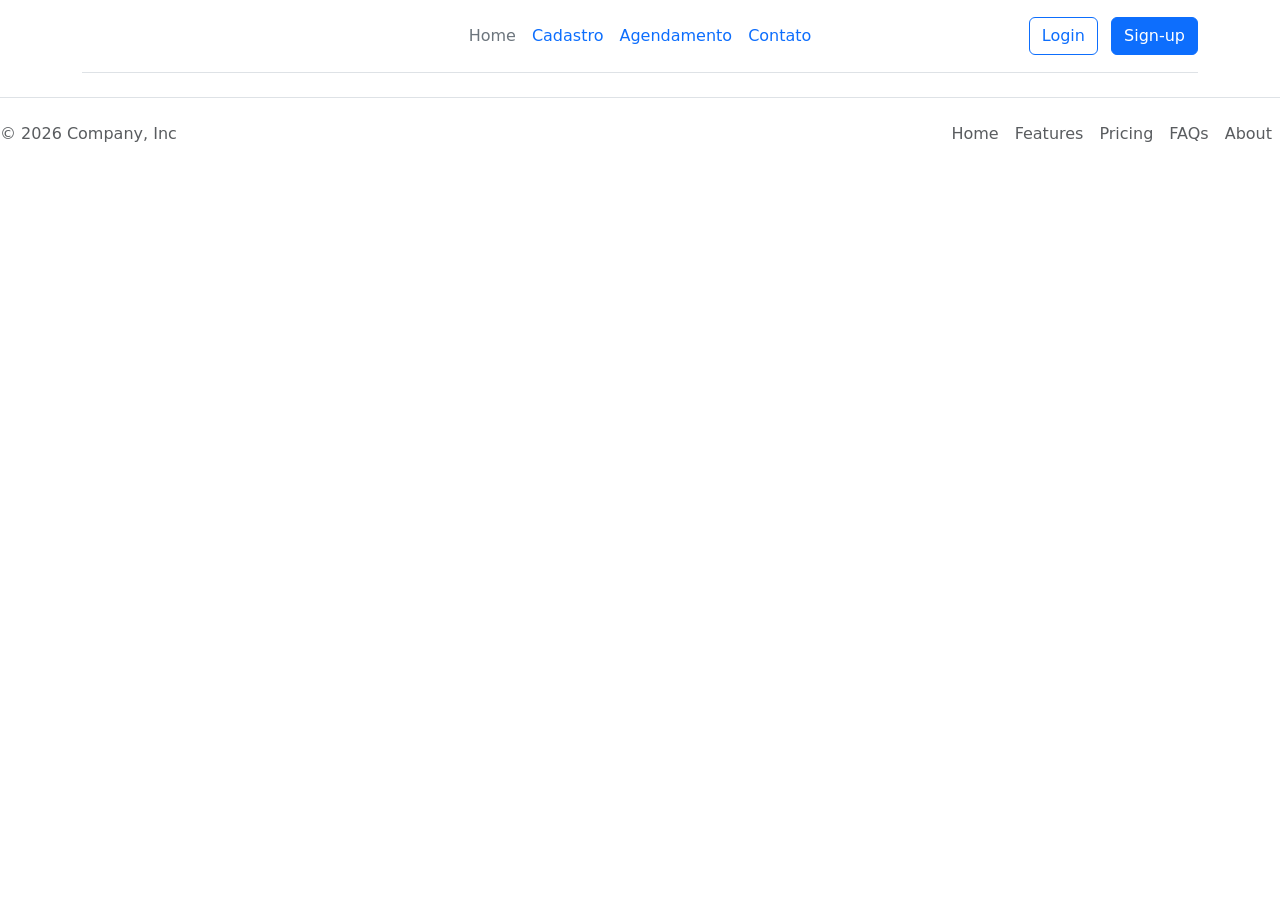
==== index.html @ 0fcaab6e "att" ====
<!DOCTYPE html>
<html lang="pt-br">

<head>
    <meta charset="UTF-8">

    <!-- TAG DO MEU SITE-->
    <meta name="viewport" content="width=device-width, initial-scale=1.0">
    <meta name="description"
        content="Página com conteúdos, exercícios e atividades desenvolvidas durante as aulas de Bootstrap, aprendendo a criar páginas web modernas, organizadas e responsivas.">
    <meta name="keywords" content="sites,web desenvolvimento backend">
    <meta name="author" content="Lucas segura, SeguraPrime, seguralucas949@gmail.com, 11 97387-4201">
    <title>Estetickelite</title>
    <link rel="icon" href="/favicon_io/android-chrome-192x192.png" type="image/x-icon">
    <link href="https://cdn.jsdelivr.net/npm/bootstrap@5.3.8/dist/css/bootstrap.min.css" rel="stylesheet"
        integrity="sha384-sRIl4kxILFvY47J16cr9ZwB07vP4J8+LH7qKQnuqkuIAvNWLzeN8tE5YBujZqJLB" crossorigin="anonymous">

</head>

<body>

    <div class="container">
        <div id="header-container"></div>
    </div>






































    <div>
        <div id="footer-container"></div>
    </div>

    <script src="https://cdn.jsdelivr.net/npm/bootstrap@5.3.8/dist/js/bootstrap.bundle.min.js"
        integrity="sha384-FKyoEForCGlyvwx9Hj09JcYn3nv7wiPVlz7YYwJrWVcXK/BmnVDxM+D2scQbITxI" crossorigin="anonymous">
        </script>
    <script src="/js/script.js"></script>

</body>

</html>
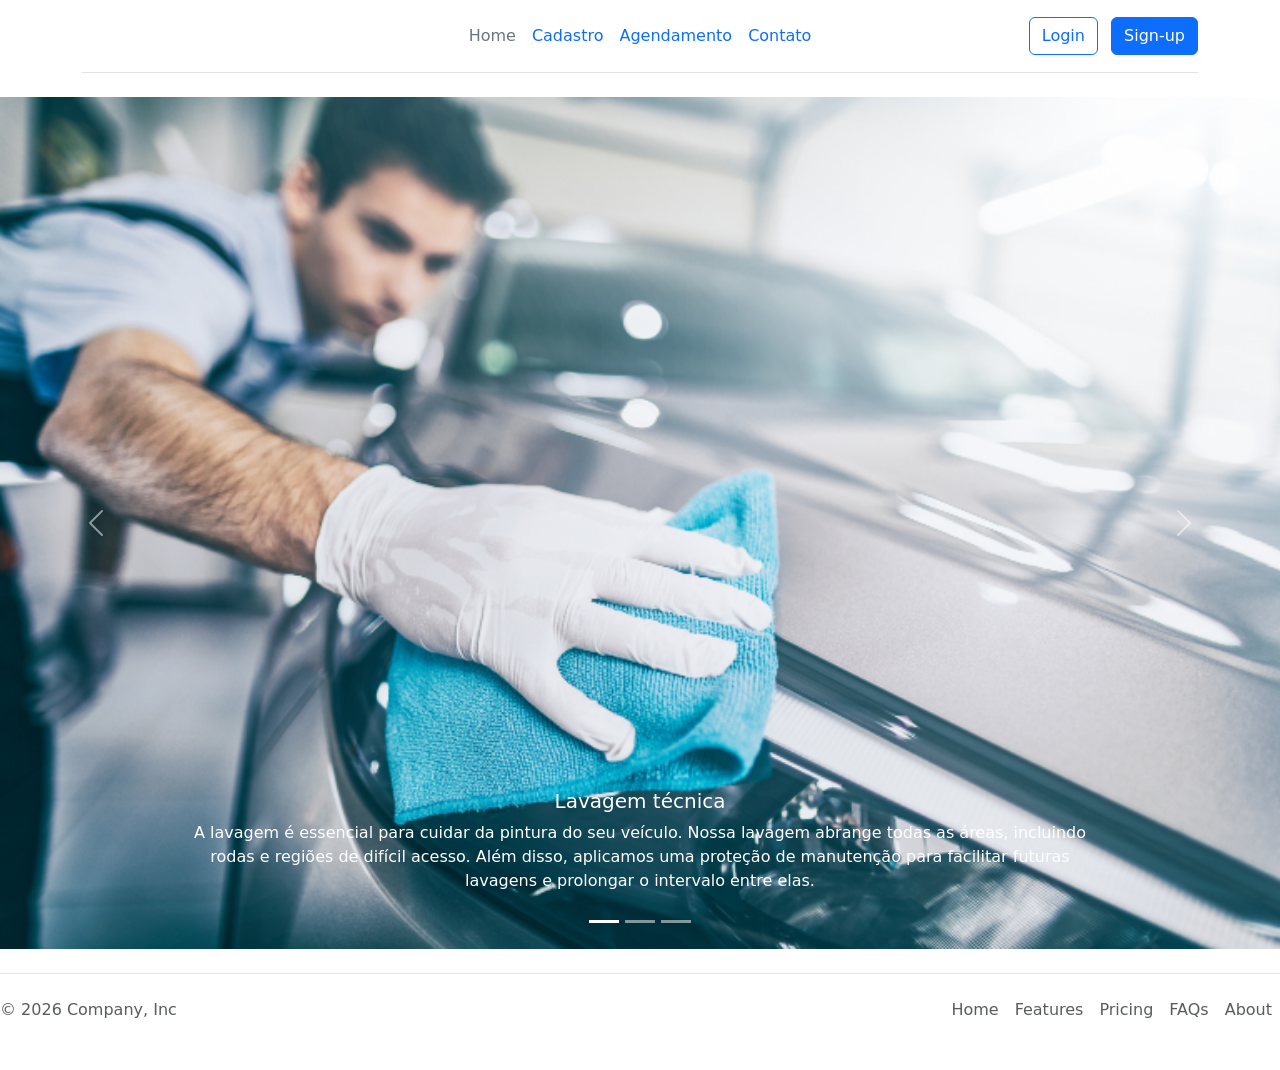
==== commit 5be4e020: "att" ====
--- a/index.html
+++ b/index.html
@@ -23,7 +23,91 @@
         <div id="header-container"></div>
     </div>
 
-
+    <div id="carouselExampleCaptions" class="carousel slide">
+        <div class="carousel-indicators">
+            <button type="button" data-bs-target="#carouselExampleCaptions" data-bs-slide-to="0" class="active"
+                aria-current="true" aria-label="Slide 1"></button>
+            <button type="button" data-bs-target="#carouselExampleCaptions" data-bs-slide-to="1"
+                aria-label="Slide 2"></button>
+            <button type="button" data-bs-target="#carouselExampleCaptions" data-bs-slide-to="2"
+                aria-label="Slide 3"></button>
+        </div>
+        <div class="carousel-inner">
+            <div class="carousel-item active">
+                <img src="/img/1-1.webp" class="d-block w-100" alt="..." max-width="1024px" max-height="512px">
+                <div class="carousel-caption d-none d-md-block">
+                    <h5>Lavagem técnica</h5>
+                    <p>A lavagem é essencial para cuidar da pintura do seu veículo. Nossa lavagem abrange todas as
+                        áreas, incluindo rodas e regiões de difícil acesso. Além disso, aplicamos uma proteção de
+                        manutenção para facilitar futuras lavagens e prolongar o intervalo entre elas.</p>
+                </div>
+            </div>
+            <div class="carousel-item">
+                <img src="/img/2.webp" class="d-block w-100" alt="..." max-width="600px" max-height="512px">
+                <div class="carousel-caption d-none d-md-block">
+                    <h5>Enceramento Wax</h5>
+                    <p>Nossa Super Cera cria uma película de proteção sobre a lataria, vedando os micro poros da
+                        pintura. Como resultado, menos danos provocados pelos raios solares.</p>
+                </div>
+            </div>
+            <div class="carousel-item">
+                <img src="/img/3-1.webp" class="d-block w-100" alt="..." max-width="600px" max-height="512px">
+                <div class="carousel-caption d-none d-md-block">
+                    <h5>Revitalização de plásticos</h5>
+                    <p>A revitalização de plásticos Estetickelite traz vida e um visual mais atraente as peças que vão
+                        se
+                        desbotando ao longo do tempo, que ficam expostas ao sol e a chuva.</p>
+                </div>
+            </div>
+            <div class="carousel-item">
+                <img src="/img/3-1.webp" class="d-block w-100" alt="..." max-width="600px" max-height="512px">
+                <div class="carousel-caption d-none d-md-block">
+                    <h5>Polimento de Pintura</h5>
+                    <p>Carros com pinturas manchadas merecem o polimento de pintura. O processo também reaviva a cor e o
+                        brilho da lataria, além de eliminar riscos.</p>
+                </div>
+            </div>
+            <div class="carousel-item">
+                <img src="/img/3-1.webp" class="d-block w-100" alt="..." max-width="600px" max-height="512px">
+                <div class="carousel-caption d-none d-md-block">
+                    <h5>Revitalização de Plásticos Internos</h5>
+                    <p>A revitalização de plásticos Estetickelite traz vida e um visual mais atraente as peças que vão se
+                        desbotando ao longo do tempo.</p>
+                </div>
+            </div>
+            <div class="carousel-item">
+                <img src="/img/3-1.webp" class="d-block w-100" alt="..." max-width="600px" max-height="512px">
+                <div class="carousel-caption d-none d-md-block">
+                    <h5>Third slide label</h5>
+                    <p>Some representative placeholder content for the third slide.</p>
+                </div>
+            </div>
+            <div class="carousel-item">
+                <img src="/img/3-1.webp" class="d-block w-100" alt="..." max-width="600px" max-height="512px">
+                <div class="carousel-caption d-none d-md-block">
+                    <h5>Third slide label</h5>
+                    <p>Some representative placeholder content for the third slide.</p>
+                </div>
+            </div>
+            <div class="carousel-item">
+                <img src="/img/3-1.webp" class="d-block w-100" alt="..." max-width="600px" max-height="512px">
+                <div class="carousel-caption d-none d-md-block">
+                    <h5>Third slide label</h5>
+                    <p>Some representative placeholder content for the third slide.</p>
+                </div>
+            </div>
+        </div>
+        <button class="carousel-control-prev" type="button" data-bs-target="#carouselExampleCaptions"
+            data-bs-slide="prev">
+            <span class="carousel-control-prev-icon" aria-hidden="true"></span>
+            <span class="visually-hidden">Previous</span>
+        </button>
+        <button class="carousel-control-next" type="button" data-bs-target="#carouselExampleCaptions"
+            data-bs-slide="next">
+            <span class="carousel-control-next-icon" aria-hidden="true"></span>
+            <span class="visually-hidden">Next</span>
+        </button>
+    </div>
 
 
 
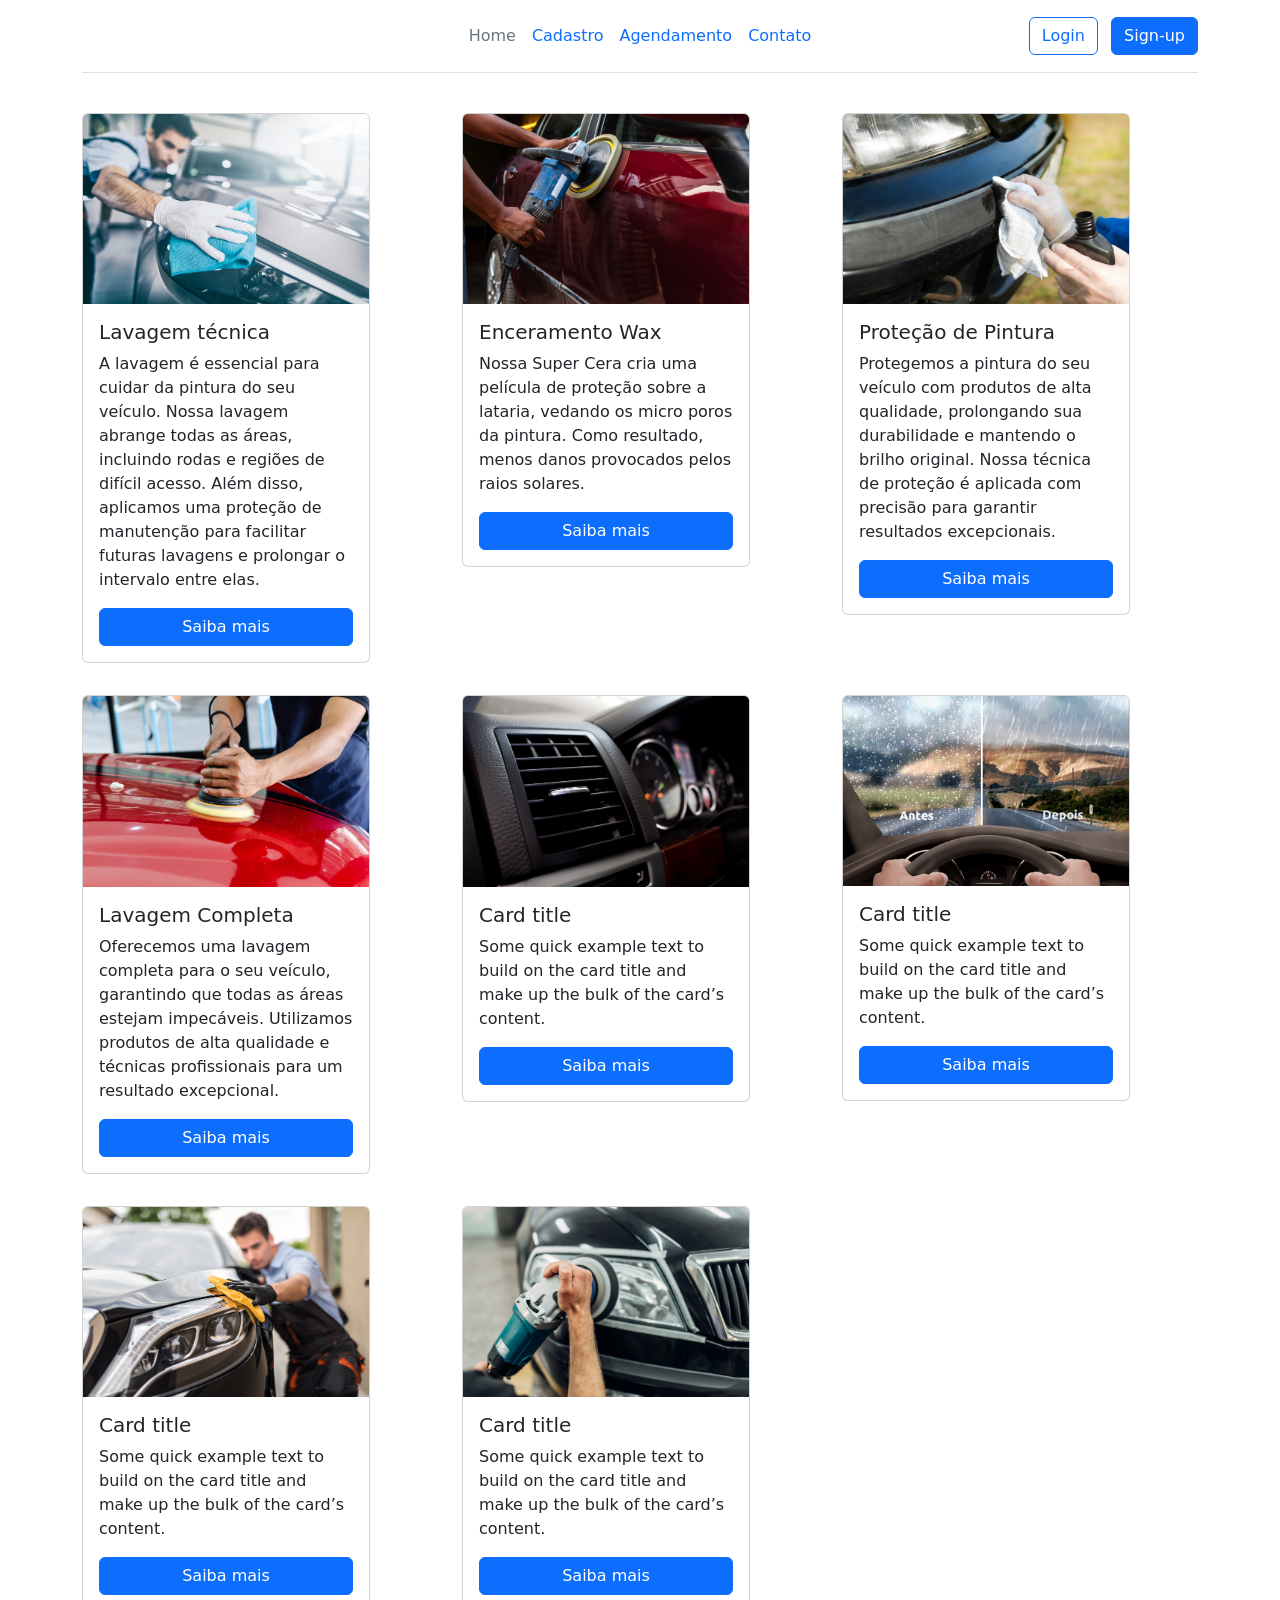
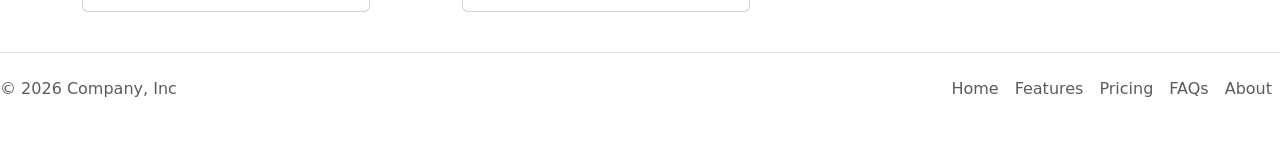
==== commit 7b1614e1: "ATT" ====
--- a/index.html
+++ b/index.html
@@ -23,125 +23,107 @@
         <div id="header-container"></div>
     </div>
 
-    <div id="carouselExampleCaptions" class="carousel slide">
-        <div class="carousel-indicators">
-            <button type="button" data-bs-target="#carouselExampleCaptions" data-bs-slide-to="0" class="active"
-                aria-current="true" aria-label="Slide 1"></button>
-            <button type="button" data-bs-target="#carouselExampleCaptions" data-bs-slide-to="1"
-                aria-label="Slide 2"></button>
-            <button type="button" data-bs-target="#carouselExampleCaptions" data-bs-slide-to="2"
-                aria-label="Slide 3"></button>
-        </div>
-        <div class="carousel-inner">
-            <div class="carousel-item active">
-                <img src="/img/1-1.webp" class="d-block w-100" alt="..." max-width="1024px" max-height="512px">
-                <div class="carousel-caption d-none d-md-block">
-                    <h5>Lavagem técnica</h5>
-                    <p>A lavagem é essencial para cuidar da pintura do seu veículo. Nossa lavagem abrange todas as
-                        áreas, incluindo rodas e regiões de difícil acesso. Além disso, aplicamos uma proteção de
-                        manutenção para facilitar futuras lavagens e prolongar o intervalo entre elas.</p>
+    <div class="container">
+        <div class="row">
+
+            <div class="col-12  col-md-4 my-3">
+                <div class="card" style="width: 18rem;">
+                    <img src="img/1-1.webp" class="card-img-top" alt="..." class="w-100">
+                    <div class="card-body">
+                        <h5 class="card-title">Lavagem técnica</h5>
+                        <p class="card-text">A lavagem é essencial para cuidar da pintura do seu veículo. Nossa lavagem
+                            abrange todas as áreas, incluindo rodas e regiões de difícil acesso. Além disso, aplicamos
+                            uma
+                            proteção de manutenção para facilitar futuras lavagens e prolongar o intervalo entre elas.
+                        </p>
+                        <a href="#" class="btn btn-primary w-100 ">Saiba mais</a>
+                    </div>
                 </div>
             </div>
-            <div class="carousel-item">
-                <img src="/img/2.webp" class="d-block w-100" alt="..." max-width="600px" max-height="512px">
-                <div class="carousel-caption d-none d-md-block">
-                    <h5>Enceramento Wax</h5>
-                    <p>Nossa Super Cera cria uma película de proteção sobre a lataria, vedando os micro poros da
-                        pintura. Como resultado, menos danos provocados pelos raios solares.</p>
+            <div class="col-12  col-md-4 my-3">
+                <div class="card" style="width: 18rem;">
+                    <img src="img/2.webp" class="card-img-top" alt="..." class="w-100">
+                    <div class="card-body">
+                        <h5 class="card-title">Enceramento Wax</h5>
+                        <p class="card-text">Nossa Super Cera cria uma película de proteção sobre a lataria, vedando os
+                            micro poros da pintura. Como resultado, menos danos provocados pelos raios solares.</p>
+                        <a href="#" class="btn btn-primary w-100 ">Saiba mais</a>
+                    </div>
                 </div>
             </div>
-            <div class="carousel-item">
-                <img src="/img/3-1.webp" class="d-block w-100" alt="..." max-width="600px" max-height="512px">
-                <div class="carousel-caption d-none d-md-block">
-                    <h5>Revitalização de plásticos</h5>
-                    <p>A revitalização de plásticos Estetickelite traz vida e um visual mais atraente as peças que vão
-                        se
-                        desbotando ao longo do tempo, que ficam expostas ao sol e a chuva.</p>
+            <div class="col-12  col-md-4 my-3">
+                <div class="card" style="width: 18rem;">
+                    <img src="img/3-1.webp" class="card-img-top" alt="..." class="w-100">
+                    <div class="card-body">
+                        <h5 class="card-title">Proteção de Pintura</h5>
+                        <p class="card-text">Protegemos a pintura do seu veículo com produtos de alta qualidade,
+                            prolongando
+                            sua durabilidade e mantendo o brilho original. Nossa técnica de proteção é aplicada com
+                            precisão
+                            para garantir resultados excepcionais.</p>
+                        <a href="#" class="btn btn-primary w-100 ">Saiba mais</a>
+                    </div>
                 </div>
             </div>
-            <div class="carousel-item">
-                <img src="/img/3-1.webp" class="d-block w-100" alt="..." max-width="600px" max-height="512px">
-                <div class="carousel-caption d-none d-md-block">
-                    <h5>Polimento de Pintura</h5>
-                    <p>Carros com pinturas manchadas merecem o polimento de pintura. O processo também reaviva a cor e o
-                        brilho da lataria, além de eliminar riscos.</p>
+            <div class="col-12  col-md-4 my-3">
+                <div class="card" style="width: 18rem;">
+                    <img src="img/4.webp" class="card-img-top" alt="..." class="w-100">
+                    <div class="card-body">
+                        <h5 class="card-title">Lavagem Completa</h5>
+                        <p class="card-text">Oferecemos uma lavagem completa para o seu veículo, garantindo que todas as
+                            áreas estejam impecáveis. Utilizamos produtos de alta qualidade e técnicas profissionais
+                            para um
+                            resultado excepcional.</p>
+                        <a href="#" class="btn btn-primary w-100 ">Saiba mais</a>
+                    </div>
                 </div>
             </div>
-            <div class="carousel-item">
-                <img src="/img/3-1.webp" class="d-block w-100" alt="..." max-width="600px" max-height="512px">
-                <div class="carousel-caption d-none d-md-block">
-                    <h5>Revitalização de Plásticos Internos</h5>
-                    <p>A revitalização de plásticos Estetickelite traz vida e um visual mais atraente as peças que vão se
-                        desbotando ao longo do tempo.</p>
+            <div class="col-12  col-md-4 my-3">
+                <div class="card" style="width: 18rem;">
+                    <img src="img/5.webp" class="card-img-top" alt="..." class="w-100">
+                    <div class="card-body">
+                        <h5 class="card-title">Card title</h5>
+                        <p class="card-text">Some quick example text to build on the card title and make up the
+                            bulk of the card’s content.</p>
+                        <a href="#" class="btn btn-primary w-100 ">Saiba mais</a>
+                    </div>
                 </div>
             </div>
-            <div class="carousel-item">
-                <img src="/img/3-1.webp" class="d-block w-100" alt="..." max-width="600px" max-height="512px">
-                <div class="carousel-caption d-none d-md-block">
-                    <h5>Third slide label</h5>
-                    <p>Some representative placeholder content for the third slide.</p>
+            <div class="col-12  col-md-4 my-3">
+                <div class="card" style="width: 18rem;">
+                    <img src="img/6..png" class="card-img-top" alt="..." class="w-100">
+                    <div class="card-body">
+                        <h5 class="card-title">Card title</h5>
+                        <p class="card-text">Some quick example text to build on the card title and make up the
+                            bulk of the card’s content.</p>
+                        <a href="#" class="btn btn-primary w-100 ">Saiba mais</a>
+                    </div>
                 </div>
             </div>
-            <div class="carousel-item">
-                <img src="/img/3-1.webp" class="d-block w-100" alt="..." max-width="600px" max-height="512px">
-                <div class="carousel-caption d-none d-md-block">
-                    <h5>Third slide label</h5>
-                    <p>Some representative placeholder content for the third slide.</p>
+            <div class="col-12  col-md-4 my-3">
+                <div class="card" style="width: 18rem;">
+                    <img src="img/7.webp" class="card-img-top" alt="..." class="w-100">
+                    <div class="card-body">
+                        <h5 class="card-title">Card title</h5>
+                        <p class="card-text">Some quick example text to build on the card title and make up the
+                            bulk of the card’s content.</p>
+                        <a href="#" class="btn btn-primary w-100 ">Saiba mais</a>
+                    </div>
                 </div>
             </div>
-            <div class="carousel-item">
-                <img src="/img/3-1.webp" class="d-block w-100" alt="..." max-width="600px" max-height="512px">
-                <div class="carousel-caption d-none d-md-block">
-                    <h5>Third slide label</h5>
-                    <p>Some representative placeholder content for the third slide.</p>
+            <div class="col-12  col-md-4 my-3">
+                <div class="card" style="width: 18rem;">
+                    <img src="img/8.webp" class="card-img-top" alt="..." class="w-100">
+                    <div class="card-body">
+                        <h5 class="card-title">Card title</h5>
+                        <p class="card-text">Some quick example text to build on the card title and make up the
+                            bulk of the card’s content.</p>
+                        <a href="#" class="btn btn-primary w-100 ">Saiba mais</a>
+                    </div>
                 </div>
             </div>
         </div>
-        <button class="carousel-control-prev" type="button" data-bs-target="#carouselExampleCaptions"
-            data-bs-slide="prev">
-            <span class="carousel-control-prev-icon" aria-hidden="true"></span>
-            <span class="visually-hidden">Previous</span>
-        </button>
-        <button class="carousel-control-next" type="button" data-bs-target="#carouselExampleCaptions"
-            data-bs-slide="next">
-            <span class="carousel-control-next-icon" aria-hidden="true"></span>
-            <span class="visually-hidden">Next</span>
-        </button>
     </div>
-
-
-
-
-
-
-
-
-
-
-
-
-
-
-
-
-
-
-
-
-
-
-
-
-
-
-
-
-
-
-
-
-
-
 
 
     <div>
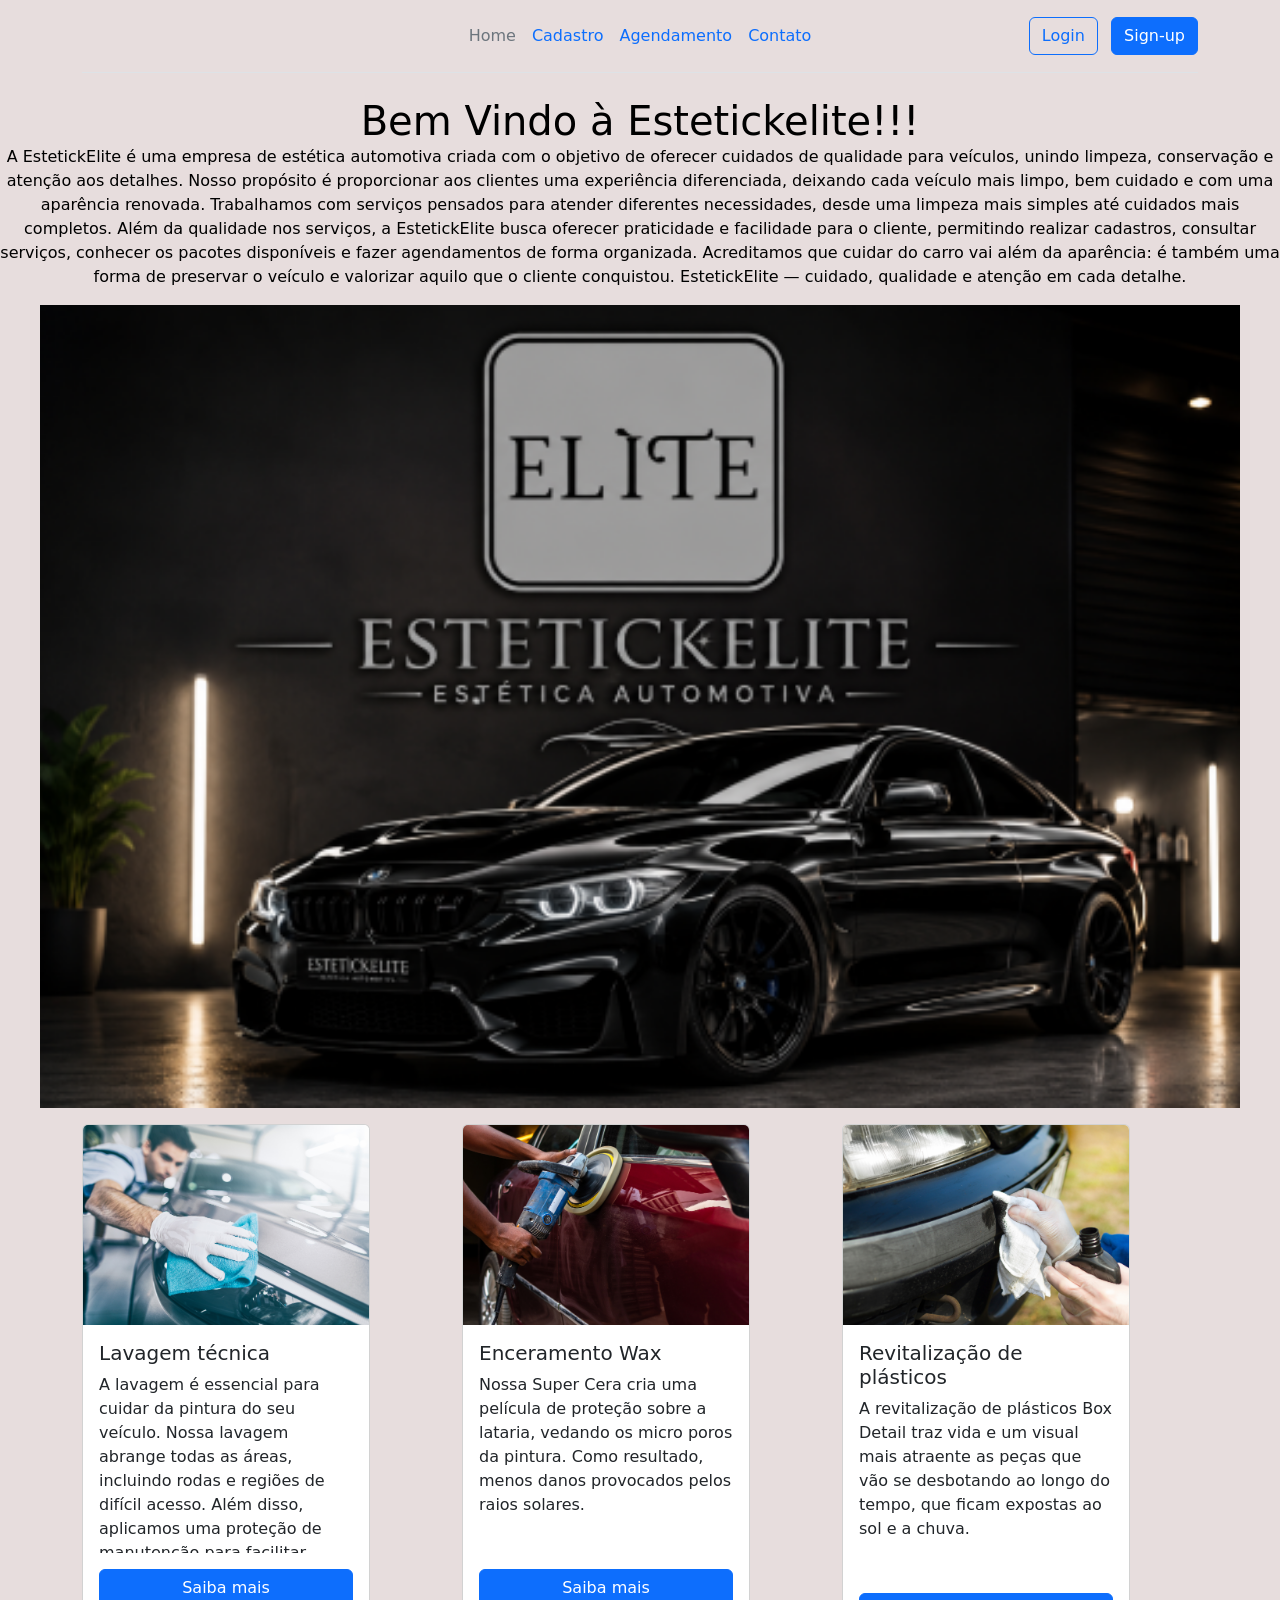
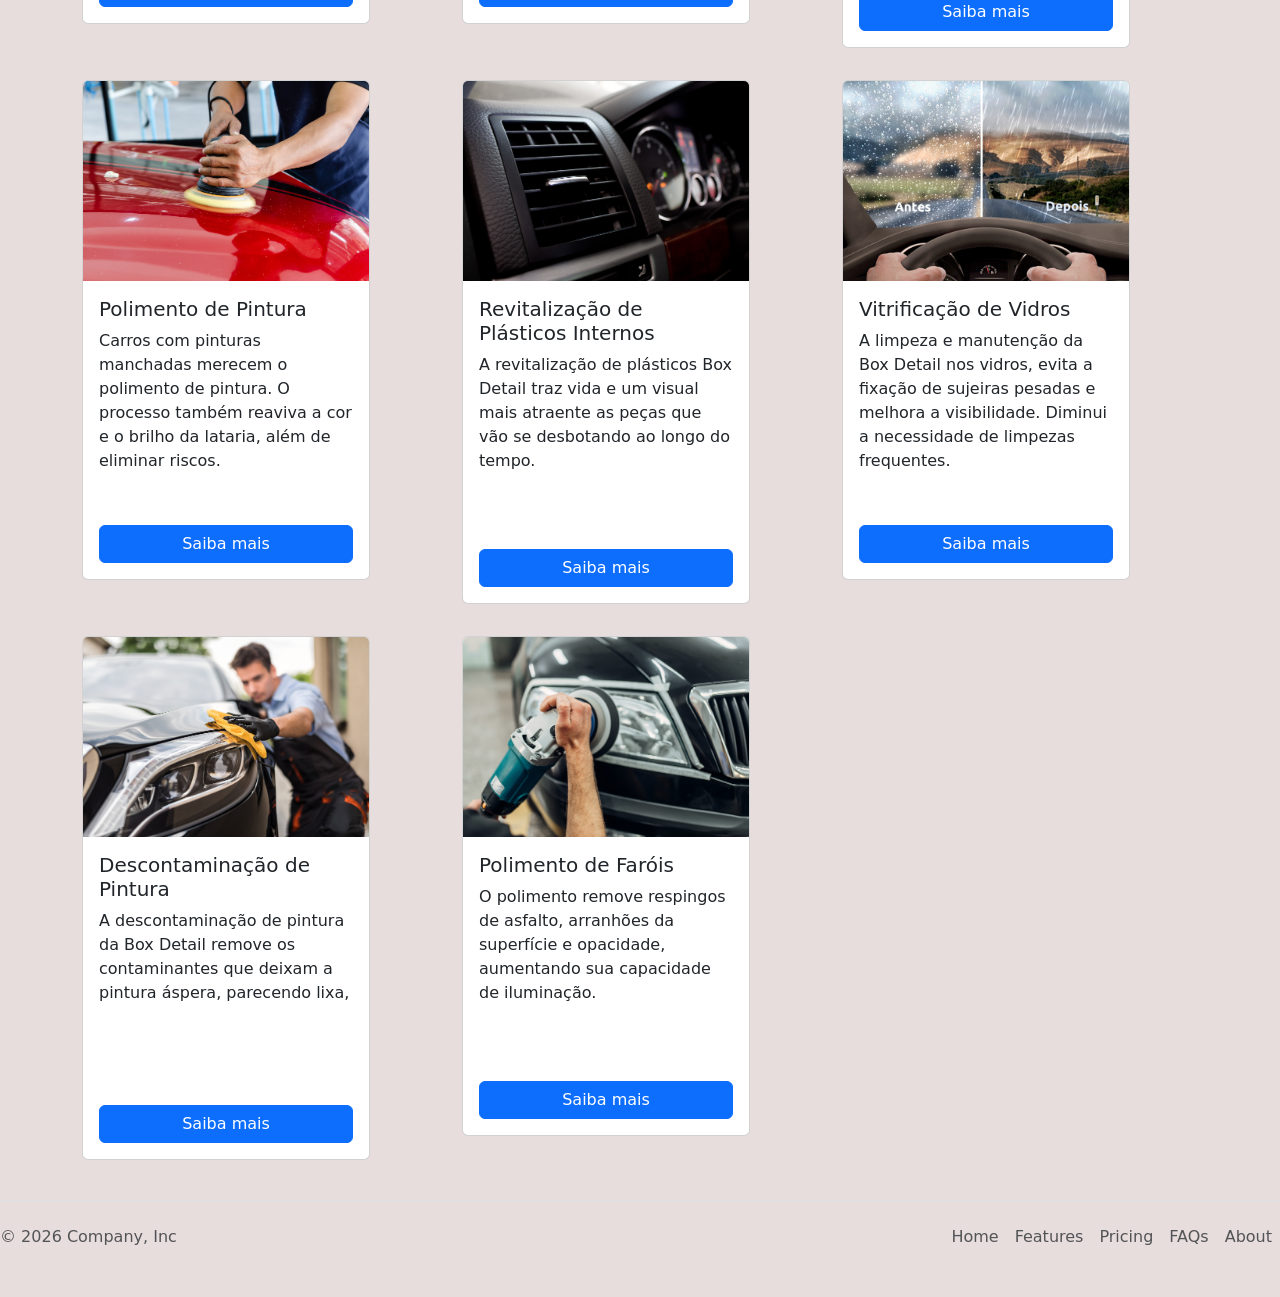
==== commit bdb55979: "att" ====
--- a/index.html
+++ b/index.html
@@ -15,15 +15,68 @@
     <link href="https://cdn.jsdelivr.net/npm/bootstrap@5.3.8/dist/css/bootstrap.min.css" rel="stylesheet"
         integrity="sha384-sRIl4kxILFvY47J16cr9ZwB07vP4J8+LH7qKQnuqkuIAvNWLzeN8tE5YBujZqJLB" crossorigin="anonymous">
 
+        <style>
+            .servicos img{
+                max-width: 100%;
+                height: 200px;
+                object-fit: cover;
+            }
+            .servicos .card-text{
+                height: 180px;
+                overflow-y: scroll;
+                overflow-x: hidden;
+                white-space: normal;
+            }
+            .imagemelite{
+                max-width: 1200px;
+                height: auto;
+                align-items: center;
+            }
+            .container-img{
+                text-align: center;
+                color: black;
+            }
+            body{
+                background-color: rgb(231, 221, 221);
+            }
+        </style>
+
 </head>
 
-<body>
+<body class=" text-light">
+
 
     <div class="container">
         <div id="header-container"></div>
     </div>
+    
 
-    <div class="container">
+
+
+    <div class="container-img">
+        <div class="card-body">
+            <h1 class="card-title" text-align="center">Bem Vindo à Estetickelite!!!</h1>
+            <p class="card-text">
+                A EstetickElite é uma empresa de estética automotiva criada com o objetivo de oferecer cuidados de
+                qualidade para veículos, unindo limpeza, conservação e atenção aos detalhes.
+                Nosso propósito é proporcionar aos clientes uma experiência diferenciada, deixando cada veículo mais
+                limpo, bem cuidado e com uma aparência renovada. Trabalhamos com serviços pensados para atender
+                diferentes necessidades, desde uma limpeza mais simples até cuidados mais completos.
+                Além da qualidade nos serviços, a EstetickElite busca oferecer praticidade e facilidade para o cliente,
+                permitindo realizar cadastros, consultar serviços, conhecer os pacotes disponíveis e fazer agendamentos
+                de forma organizada.
+                Acreditamos que cuidar do carro vai além da aparência: é também uma forma de preservar o veículo e
+                valorizar aquilo que o cliente conquistou.
+
+                EstetickElite — cuidado, qualidade e atenção em cada detalhe.
+            </p>
+            <img src="/img/imagemelite.png" class="card-img-top imagemelite" alt="..." >
+        </div>
+    </div>
+
+
+
+    <div class="container servicos">
         <div class="row">
 
             <div class="col-12  col-md-4 my-3">
@@ -36,7 +89,7 @@
                             uma
                             proteção de manutenção para facilitar futuras lavagens e prolongar o intervalo entre elas.
                         </p>
-                        <a href="#" class="btn btn-primary w-100 ">Saiba mais</a>
+                        <a href="/paginas/agendamento.html" class="btn btn-primary w-100 ">Saiba mais</a>
                     </div>
                 </div>
             </div>
@@ -47,7 +100,7 @@
                         <h5 class="card-title">Enceramento Wax</h5>
                         <p class="card-text">Nossa Super Cera cria uma película de proteção sobre a lataria, vedando os
                             micro poros da pintura. Como resultado, menos danos provocados pelos raios solares.</p>
-                        <a href="#" class="btn btn-primary w-100 ">Saiba mais</a>
+                        <a href="/paginas/agendamento.html" class="btn btn-primary w-100 ">Saiba mais</a>
                     </div>
                 </div>
             </div>
@@ -55,13 +108,10 @@
                 <div class="card" style="width: 18rem;">
                     <img src="img/3-1.webp" class="card-img-top" alt="..." class="w-100">
                     <div class="card-body">
-                        <h5 class="card-title">Proteção de Pintura</h5>
-                        <p class="card-text">Protegemos a pintura do seu veículo com produtos de alta qualidade,
-                            prolongando
-                            sua durabilidade e mantendo o brilho original. Nossa técnica de proteção é aplicada com
-                            precisão
-                            para garantir resultados excepcionais.</p>
-                        <a href="#" class="btn btn-primary w-100 ">Saiba mais</a>
+                        <h5 class="card-title">Revitalização de plásticos</h5>
+                        <p class="card-text">A revitalização de plásticos Box Detail traz vida e um visual mais atraente
+                            as peças que vão se desbotando ao longo do tempo, que ficam expostas ao sol e a chuva.</p>
+                        <a href="/paginas/agendamento.html" class="btn btn-primary w-100 ">Saiba mais</a>
                     </div>
                 </div>
             </div>
@@ -69,12 +119,10 @@
                 <div class="card" style="width: 18rem;">
                     <img src="img/4.webp" class="card-img-top" alt="..." class="w-100">
                     <div class="card-body">
-                        <h5 class="card-title">Lavagem Completa</h5>
-                        <p class="card-text">Oferecemos uma lavagem completa para o seu veículo, garantindo que todas as
-                            áreas estejam impecáveis. Utilizamos produtos de alta qualidade e técnicas profissionais
-                            para um
-                            resultado excepcional.</p>
-                        <a href="#" class="btn btn-primary w-100 ">Saiba mais</a>
+                        <h5 class="card-title">Polimento de Pintura</h5>
+                        <p class="card-text">Carros com pinturas manchadas merecem o polimento de pintura. O processo
+                            também reaviva a cor e o brilho da lataria, além de eliminar riscos.</p>
+                        <a href="/paginas/agendamento.html  " class="btn btn-primary w-100 ">Saiba mais</a>
                     </div>
                 </div>
             </div>
@@ -82,10 +130,10 @@
                 <div class="card" style="width: 18rem;">
                     <img src="img/5.webp" class="card-img-top" alt="..." class="w-100">
                     <div class="card-body">
-                        <h5 class="card-title">Card title</h5>
-                        <p class="card-text">Some quick example text to build on the card title and make up the
-                            bulk of the card’s content.</p>
-                        <a href="#" class="btn btn-primary w-100 ">Saiba mais</a>
+                        <h5 class="card-title">Revitalização de Plásticos Internos</h5>
+                        <p class="card-text">A revitalização de plásticos Box Detail traz vida e um visual mais atraente
+                            as peças que vão se desbotando ao longo do tempo. </p>
+                        <a href="/paginas/agendamento.html" class="btn btn-primary w-100 ">Saiba mais</a>
                     </div>
                 </div>
             </div>
@@ -93,10 +141,10 @@
                 <div class="card" style="width: 18rem;">
                     <img src="img/6..png" class="card-img-top" alt="..." class="w-100">
                     <div class="card-body">
-                        <h5 class="card-title">Card title</h5>
-                        <p class="card-text">Some quick example text to build on the card title and make up the
-                            bulk of the card’s content.</p>
-                        <a href="#" class="btn btn-primary w-100 ">Saiba mais</a>
+                        <h5 class="card-title">Vitrificação de Vidros</h5>
+                        <p class="card-text">A limpeza e manutenção da Box Detail nos vidros, evita a fixação de
+                            sujeiras pesadas e melhora a visibilidade. Diminui a necessidade de limpezas frequentes.</p>
+                        <a href="/paginas/agendamento.html" class="btn btn-primary w-100 ">Saiba mais</a>
                     </div>
                 </div>
             </div>
@@ -104,10 +152,10 @@
                 <div class="card" style="width: 18rem;">
                     <img src="img/7.webp" class="card-img-top" alt="..." class="w-100">
                     <div class="card-body">
-                        <h5 class="card-title">Card title</h5>
-                        <p class="card-text">Some quick example text to build on the card title and make up the
-                            bulk of the card’s content.</p>
-                        <a href="#" class="btn btn-primary w-100 ">Saiba mais</a>
+                        <h5 class="card-title">Descontaminação de Pintura</h5>
+                        <p class="card-text">A descontaminação de pintura da Box Detail remove os contaminantes que
+                            deixam a pintura áspera, parecendo lixa,</p>
+                        <a href="/paginas/agendamento.html" class="btn btn-primary w-100 ">Saiba mais</a>
                     </div>
                 </div>
             </div>
@@ -115,10 +163,10 @@
                 <div class="card" style="width: 18rem;">
                     <img src="img/8.webp" class="card-img-top" alt="..." class="w-100">
                     <div class="card-body">
-                        <h5 class="card-title">Card title</h5>
-                        <p class="card-text">Some quick example text to build on the card title and make up the
-                            bulk of the card’s content.</p>
-                        <a href="#" class="btn btn-primary w-100 ">Saiba mais</a>
+                        <h5 class="card-title">Polimento de Faróis</h5>
+                        <p class="card-text">O polimento remove respingos de asfalto, arranhões da superfície e
+                            opacidade, aumentando sua capacidade de iluminação.</p>
+                        <a href="/paginas/agendamento.html" class="btn btn-primary w-100 ">Saiba mais</a>
                     </div>
                 </div>
             </div>
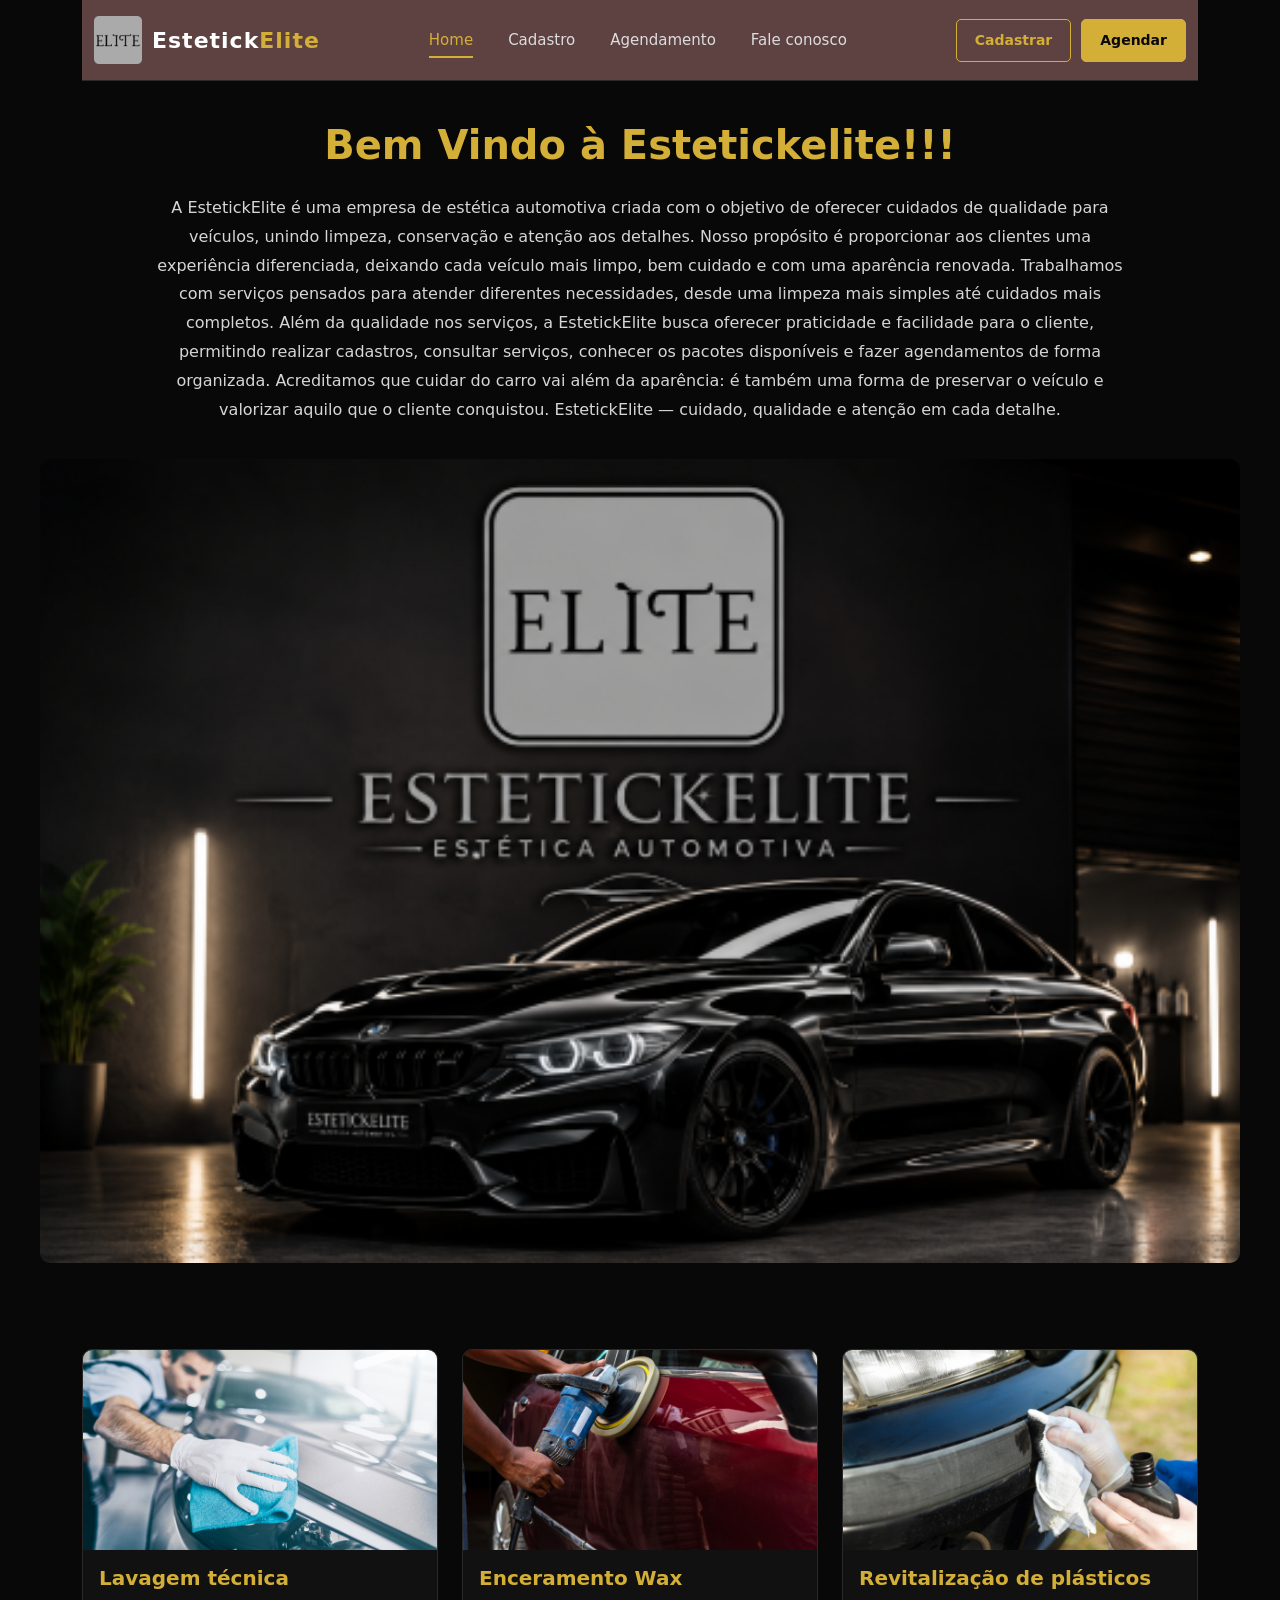
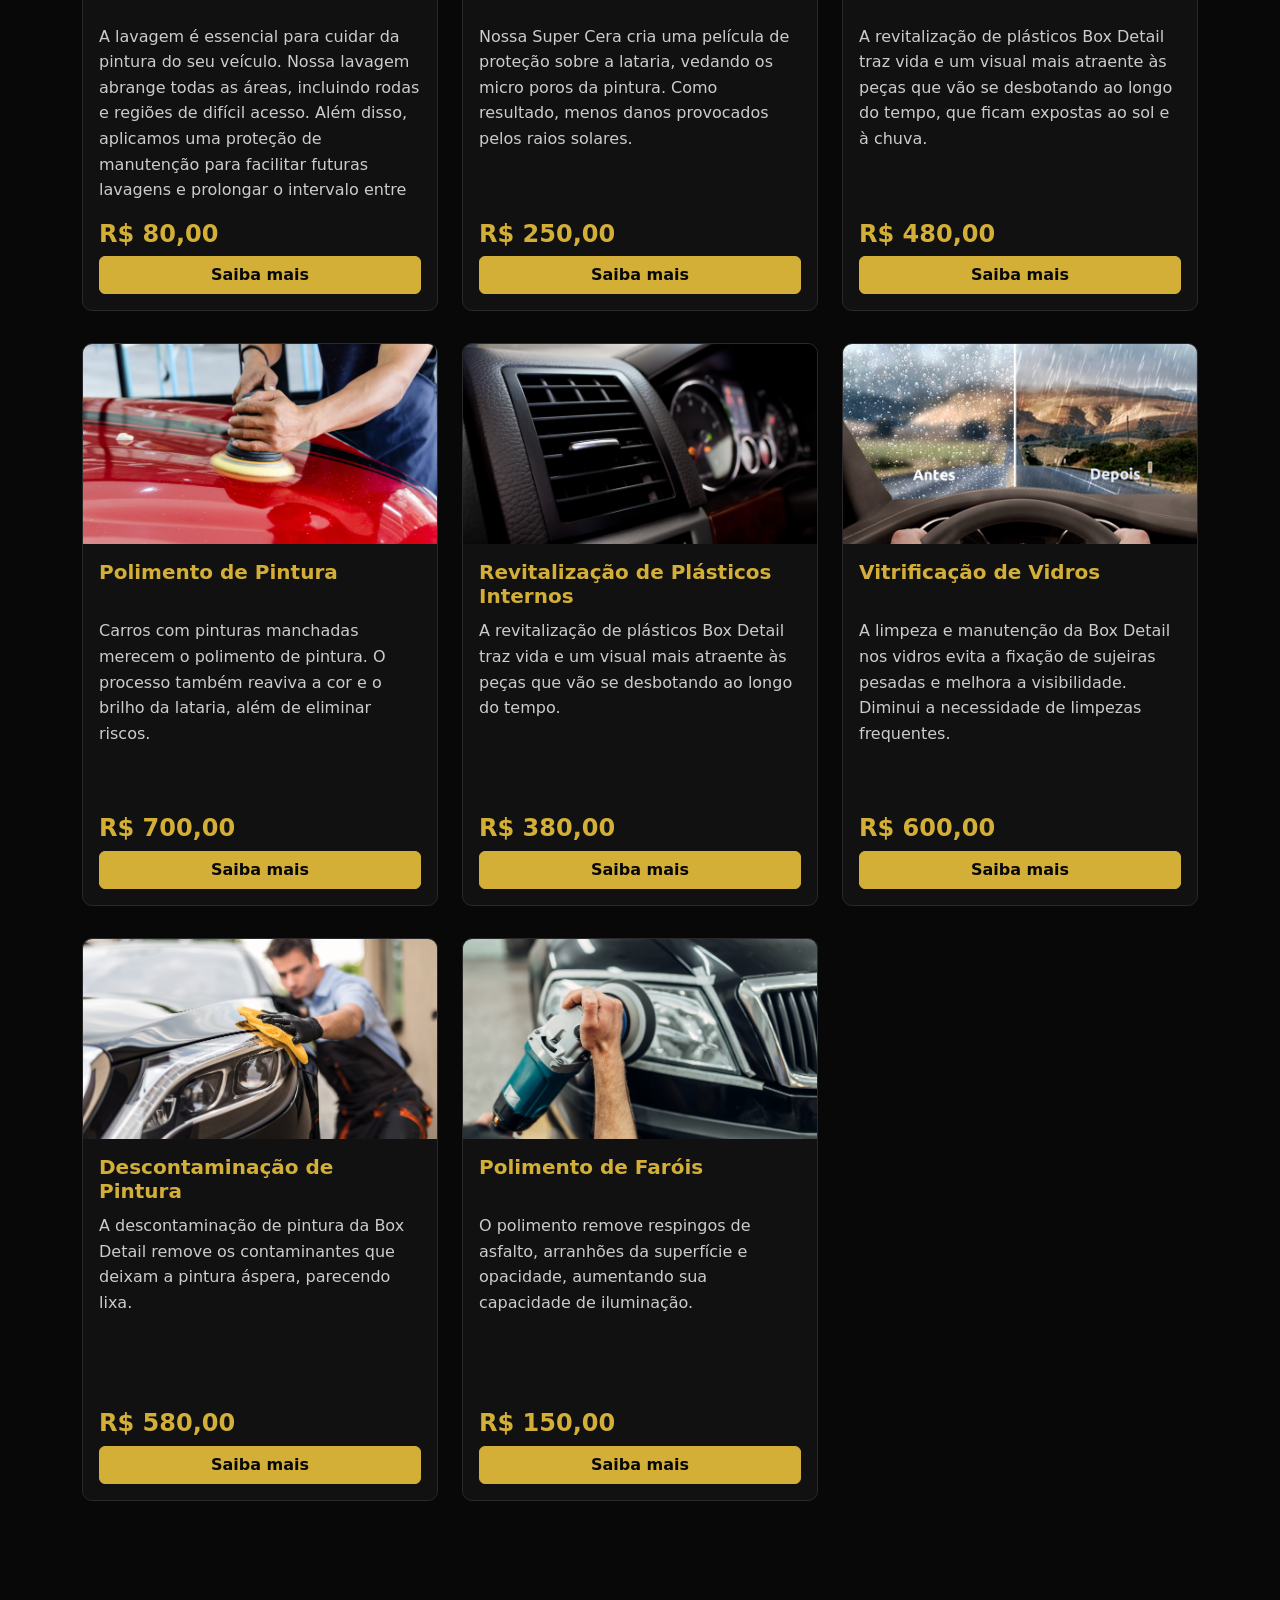
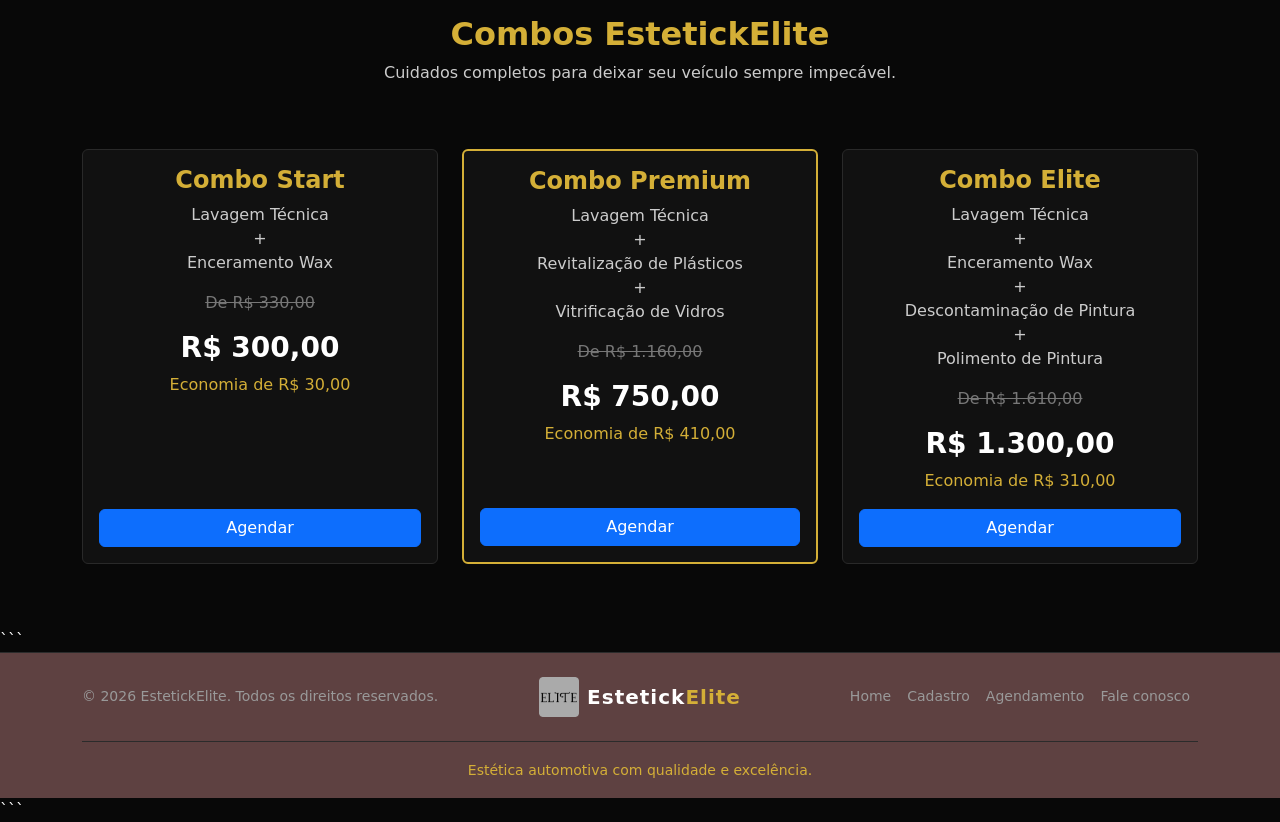
==== commit 2d673c15: "att" ====
--- a/index.html
+++ b/index.html
@@ -10,179 +10,519 @@
         content="Página com conteúdos, exercícios e atividades desenvolvidas durante as aulas de Bootstrap, aprendendo a criar páginas web modernas, organizadas e responsivas.">
     <meta name="keywords" content="sites,web desenvolvimento backend">
     <meta name="author" content="Lucas segura, SeguraPrime, seguralucas949@gmail.com, 11 97387-4201">
+
     <title>Estetickelite</title>
+
     <link rel="icon" href="/favicon_io/android-chrome-192x192.png" type="image/x-icon">
+
     <link href="https://cdn.jsdelivr.net/npm/bootstrap@5.3.8/dist/css/bootstrap.min.css" rel="stylesheet"
         integrity="sha384-sRIl4kxILFvY47J16cr9ZwB07vP4J8+LH7qKQnuqkuIAvNWLzeN8tE5YBujZqJLB" crossorigin="anonymous">
 
-        <style>
-            .servicos img{
-                max-width: 100%;
-                height: 200px;
-                object-fit: cover;
-            }
-            .servicos .card-text{
-                height: 180px;
-                overflow-y: scroll;
-                overflow-x: hidden;
-                white-space: normal;
-            }
-            .imagemelite{
-                max-width: 1200px;
-                height: auto;
-                align-items: center;
-            }
-            .container-img{
-                text-align: center;
-                color: black;
-            }
-            body{
-                background-color: rgb(231, 221, 221);
-            }
-        </style>
+    <style>
+        body {
+            background-color: #080808;
+            color: white;
+        }
+
+        .container-img {
+            text-align: center;
+            color: white;
+            padding: 40px 20px;
+        }
+
+        .container-img h1 {
+            color: #d4af37;
+            font-weight: bold;
+            margin-bottom: 25px;
+        }
+
+        .container-img p {
+            max-width: 1000px;
+            margin: auto;
+            line-height: 1.8;
+            color: #d6d6d6;
+        }
+
+        .imagemelite {
+            max-width: 1200px;
+            width: 100%;
+            height: auto;
+            margin-top: 35px;
+            border-radius: 10px;
+        }
+
+        .servicos {
+            padding-top: 30px;
+            padding-bottom: 50px;
+        }
+
+        .servicos .card {
+            width: 100% !important;
+            height: 100%;
+            background-color: #111111;
+            border: 1px solid #292929;
+            border-radius: 10px;
+            overflow: hidden;
+            transition: 0.3s;
+        }
+
+        .servicos .card:hover {
+            transform: translateY(-5px);
+            border-color: #d4af37;
+        }
+
+        .servicos img {
+            max-width: 100%;
+            width: 100%;
+            height: 200px;
+            object-fit: cover;
+        }
+
+        .servicos .card-body {
+            display: flex;
+            flex-direction: column;
+        }
+
+        .servicos .card-title {
+            color: #d4af37;
+            font-weight: bold;
+            min-height: 50px;
+        }
+
+        .servicos .card-text {
+            height: 180px;
+            overflow-y: scroll;
+            overflow-x: hidden;
+            white-space: normal;
+            color: #cccccc;
+            line-height: 1.6;
+        }
+
+        .servicos .btn-primary {
+            background-color: #d4af37;
+            border-color: #d4af37;
+            color: #080808;
+            font-weight: bold;
+        }
+
+        .servicos .btn-primary:hover {
+            background-color: #ffffff;
+            border-color: #ffffff;
+            color: #080808;
+        }
+    </style>
 
 </head>
 
-<body class=" text-light">
-
+<body>
 
     <div class="container">
         <div id="header-container"></div>
     </div>
-    
-
-
 
     <div class="container-img">
+
         <div class="card-body">
-            <h1 class="card-title" text-align="center">Bem Vindo à Estetickelite!!!</h1>
+
+            <h1 class="card-title">
+                Bem Vindo à Estetickelite!!!
+            </h1>
+
             <p class="card-text">
                 A EstetickElite é uma empresa de estética automotiva criada com o objetivo de oferecer cuidados de
                 qualidade para veículos, unindo limpeza, conservação e atenção aos detalhes.
+
                 Nosso propósito é proporcionar aos clientes uma experiência diferenciada, deixando cada veículo mais
                 limpo, bem cuidado e com uma aparência renovada. Trabalhamos com serviços pensados para atender
                 diferentes necessidades, desde uma limpeza mais simples até cuidados mais completos.
+
                 Além da qualidade nos serviços, a EstetickElite busca oferecer praticidade e facilidade para o cliente,
                 permitindo realizar cadastros, consultar serviços, conhecer os pacotes disponíveis e fazer agendamentos
                 de forma organizada.
+
                 Acreditamos que cuidar do carro vai além da aparência: é também uma forma de preservar o veículo e
                 valorizar aquilo que o cliente conquistou.
 
                 EstetickElite — cuidado, qualidade e atenção em cada detalhe.
             </p>
-            <img src="/img/imagemelite.png" class="card-img-top imagemelite" alt="..." >
+
+            <img src="/img/imagemelite.png" class="card-img-top imagemelite" alt="EstetickElite">
+
         </div>
-    </div>
-
+
+    </div>
 
 
     <div class="container servicos">
+
         <div class="row">
 
-            <div class="col-12  col-md-4 my-3">
-                <div class="card" style="width: 18rem;">
-                    <img src="img/1-1.webp" class="card-img-top" alt="..." class="w-100">
+            <div class="col-12 col-md-4 my-3">
+                <div class="card">
+                    <img src="img/1-1.webp" class="card-img-top" alt="Lavagem técnica">
+
                     <div class="card-body">
                         <h5 class="card-title">Lavagem técnica</h5>
-                        <p class="card-text">A lavagem é essencial para cuidar da pintura do seu veículo. Nossa lavagem
-                            abrange todas as áreas, incluindo rodas e regiões de difícil acesso. Além disso, aplicamos
-                            uma
-                            proteção de manutenção para facilitar futuras lavagens e prolongar o intervalo entre elas.
-                        </p>
-                        <a href="/paginas/agendamento.html" class="btn btn-primary w-100 ">Saiba mais</a>
-                    </div>
-                </div>
-            </div>
-            <div class="col-12  col-md-4 my-3">
-                <div class="card" style="width: 18rem;">
-                    <img src="img/2.webp" class="card-img-top" alt="..." class="w-100">
+
+                        <p class="card-text">
+                            A lavagem é essencial para cuidar da pintura do seu veículo. Nossa lavagem
+                            abrange todas as áreas, incluindo rodas e regiões de difícil acesso. Além disso,
+                            aplicamos uma proteção de manutenção para facilitar futuras lavagens e prolongar
+                            o intervalo entre elas.
+                        </p>
+                        <h4 style="color: #d4af37; font-weight: bold;">
+                            R$ 80,00
+                        </h4>
+
+                        <a href="/paginas/agendamento.html" class="btn btn-primary w-100">
+                            Saiba mais
+                        </a>
+                    </div>
+                </div>
+            </div>
+
+
+            <div class="col-12 col-md-4 my-3">
+                <div class="card">
+
+                    <img src="img/2.webp" class="card-img-top" alt="Enceramento Wax">
+
                     <div class="card-body">
                         <h5 class="card-title">Enceramento Wax</h5>
-                        <p class="card-text">Nossa Super Cera cria uma película de proteção sobre a lataria, vedando os
-                            micro poros da pintura. Como resultado, menos danos provocados pelos raios solares.</p>
-                        <a href="/paginas/agendamento.html" class="btn btn-primary w-100 ">Saiba mais</a>
-                    </div>
-                </div>
-            </div>
-            <div class="col-12  col-md-4 my-3">
-                <div class="card" style="width: 18rem;">
-                    <img src="img/3-1.webp" class="card-img-top" alt="..." class="w-100">
+
+                        <p class="card-text">
+                            Nossa Super Cera cria uma película de proteção sobre a lataria, vedando os
+                            micro poros da pintura. Como resultado, menos danos provocados pelos raios solares.
+                        </p>
+                        <h4 style="color: #d4af37; font-weight: bold;">
+                            R$ 250,00
+                        </h4>
+
+                        <a href="/paginas/agendamento.html" class="btn btn-primary w-100">
+                            Saiba mais
+                        </a>
+                    </div>
+                </div>
+            </div>
+
+
+            <div class="col-12 col-md-4 my-3">
+                <div class="card">
+
+                    <img src="img/3-1.webp" class="card-img-top" alt="Revitalização de plásticos">
+
                     <div class="card-body">
                         <h5 class="card-title">Revitalização de plásticos</h5>
-                        <p class="card-text">A revitalização de plásticos Box Detail traz vida e um visual mais atraente
-                            as peças que vão se desbotando ao longo do tempo, que ficam expostas ao sol e a chuva.</p>
-                        <a href="/paginas/agendamento.html" class="btn btn-primary w-100 ">Saiba mais</a>
-                    </div>
-                </div>
-            </div>
-            <div class="col-12  col-md-4 my-3">
-                <div class="card" style="width: 18rem;">
-                    <img src="img/4.webp" class="card-img-top" alt="..." class="w-100">
+
+                        <p class="card-text">
+                            A revitalização de plásticos Box Detail traz vida e um visual mais atraente
+                            às peças que vão se desbotando ao longo do tempo, que ficam expostas ao sol e à chuva.
+                        </p>
+                        <h4 style="color: #d4af37; font-weight: bold;">
+                            R$ 480,00
+                        </h4>
+
+
+                        <a href="/paginas/agendamento.html" class="btn btn-primary w-100">
+                            Saiba mais
+                        </a>
+                    </div>
+                </div>
+            </div>
+
+
+            <div class="col-12 col-md-4 my-3">
+                <div class="card">
+
+                    <img src="img/4.webp" class="card-img-top" alt="Polimento de Pintura">
+
                     <div class="card-body">
                         <h5 class="card-title">Polimento de Pintura</h5>
-                        <p class="card-text">Carros com pinturas manchadas merecem o polimento de pintura. O processo
-                            também reaviva a cor e o brilho da lataria, além de eliminar riscos.</p>
-                        <a href="/paginas/agendamento.html  " class="btn btn-primary w-100 ">Saiba mais</a>
-                    </div>
-                </div>
-            </div>
-            <div class="col-12  col-md-4 my-3">
-                <div class="card" style="width: 18rem;">
-                    <img src="img/5.webp" class="card-img-top" alt="..." class="w-100">
+
+                        <p class="card-text">
+                            Carros com pinturas manchadas merecem o polimento de pintura. O processo
+                            também reaviva a cor e o brilho da lataria, além de eliminar riscos.
+                        </p>
+                        <h4 style="color: #d4af37; font-weight: bold;">
+                            R$ 700,00
+                        </h4>
+
+
+                        <a href="/paginas/agendamento.html" class="btn btn-primary w-100">
+                            Saiba mais
+                        </a>
+                    </div>
+                </div>
+            </div>
+
+
+            <div class="col-12 col-md-4 my-3">
+                <div class="card">
+
+                    <img src="img/5.webp" class="card-img-top" alt="Revitalização de Plásticos Internos">
+
                     <div class="card-body">
                         <h5 class="card-title">Revitalização de Plásticos Internos</h5>
-                        <p class="card-text">A revitalização de plásticos Box Detail traz vida e um visual mais atraente
-                            as peças que vão se desbotando ao longo do tempo. </p>
-                        <a href="/paginas/agendamento.html" class="btn btn-primary w-100 ">Saiba mais</a>
-                    </div>
-                </div>
-            </div>
-            <div class="col-12  col-md-4 my-3">
-                <div class="card" style="width: 18rem;">
-                    <img src="img/6..png" class="card-img-top" alt="..." class="w-100">
+
+                        <p class="card-text">
+                            A revitalização de plásticos Box Detail traz vida e um visual mais atraente
+                            às peças que vão se desbotando ao longo do tempo.
+                        </p>
+                        <h4 style="color: #d4af37; font-weight: bold;">
+                            R$ 380,00
+                        </h4>
+
+                        <a href="/paginas/agendamento.html" class="btn btn-primary w-100">
+                            Saiba mais
+                        </a>
+                    </div>
+                </div>
+            </div>
+
+
+            <div class="col-12 col-md-4 my-3">
+                <div class="card">
+
+                    <img src="img/6..png" class="card-img-top" alt="Vitrificação de Vidros">
+
                     <div class="card-body">
                         <h5 class="card-title">Vitrificação de Vidros</h5>
-                        <p class="card-text">A limpeza e manutenção da Box Detail nos vidros, evita a fixação de
-                            sujeiras pesadas e melhora a visibilidade. Diminui a necessidade de limpezas frequentes.</p>
-                        <a href="/paginas/agendamento.html" class="btn btn-primary w-100 ">Saiba mais</a>
-                    </div>
-                </div>
-            </div>
-            <div class="col-12  col-md-4 my-3">
-                <div class="card" style="width: 18rem;">
-                    <img src="img/7.webp" class="card-img-top" alt="..." class="w-100">
+
+                        <p class="card-text">
+                            A limpeza e manutenção da Box Detail nos vidros evita a fixação de sujeiras
+                            pesadas e melhora a visibilidade. Diminui a necessidade de limpezas frequentes.
+                        </p>
+                        <h4 style="color: #d4af37; font-weight: bold;">
+                            R$ 600,00
+                        </h4>
+
+
+                        <a href="/paginas/agendamento.html" class="btn btn-primary w-100">
+                            Saiba mais
+                        </a>
+                    </div>
+                </div>
+            </div>
+
+
+            <div class="col-12 col-md-4 my-3">
+                <div class="card">
+
+                    <img src="img/7.webp" class="card-img-top" alt="Descontaminação de Pintura">
+
                     <div class="card-body">
                         <h5 class="card-title">Descontaminação de Pintura</h5>
-                        <p class="card-text">A descontaminação de pintura da Box Detail remove os contaminantes que
-                            deixam a pintura áspera, parecendo lixa,</p>
-                        <a href="/paginas/agendamento.html" class="btn btn-primary w-100 ">Saiba mais</a>
-                    </div>
-                </div>
-            </div>
-            <div class="col-12  col-md-4 my-3">
-                <div class="card" style="width: 18rem;">
-                    <img src="img/8.webp" class="card-img-top" alt="..." class="w-100">
+
+                        <p class="card-text">
+                            A descontaminação de pintura da Box Detail remove os contaminantes que
+                            deixam a pintura áspera, parecendo lixa.
+                        </p>
+                        <h4 style="color: #d4af37; font-weight: bold;">
+                            R$ 580,00
+                        </h4>
+
+
+                        <a href="/paginas/agendamento.html" class="btn btn-primary w-100">
+                            Saiba mais
+                        </a>
+                    </div>
+                </div>
+            </div>
+
+
+            <div class="col-12 col-md-4 my-3">
+                <div class="card">
+
+                    <img src="img/8.webp" class="card-img-top" alt="Polimento de Faróis">
+
                     <div class="card-body">
                         <h5 class="card-title">Polimento de Faróis</h5>
-                        <p class="card-text">O polimento remove respingos de asfalto, arranhões da superfície e
-                            opacidade, aumentando sua capacidade de iluminação.</p>
-                        <a href="/paginas/agendamento.html" class="btn btn-primary w-100 ">Saiba mais</a>
-                    </div>
-                </div>
-            </div>
+
+                        <p class="card-text">
+                            O polimento remove respingos de asfalto, arranhões da superfície e
+                            opacidade, aumentando sua capacidade de iluminação.
+                        </p>
+                        <h4 style="color: #d4af37; font-weight: bold;">
+                            R$ 150,00
+                        </h4>
+
+                        <a href="/paginas/agendamento.html" class="btn btn-primary w-100">
+                            Saiba mais
+                        </a>
+                    </div>
+                </div>
+            </div>
+
         </div>
+
+    </div>
+
+
+
+    <div class="container py-5">
+
+        <div class="text-center mb-5">
+            <h2 style="color: #d4af37; font-weight: bold;">
+                Combos EstetickElite
+            </h2>
+
+            <p style="color: #cccccc;">
+                Cuidados completos para deixar seu veículo sempre impecável.
+            </p>
+        </div>
+
+        <div class="row">
+
+            <!-- COMBO START -->
+            <div class="col-12 col-md-4 my-3">
+                <div class="card h-100 text-center" style="background-color: #111111; border: 1px solid #292929;">
+
+                    <div class="card-body d-flex flex-column">
+
+                        <h4 style="color: #d4af37; font-weight: bold;">
+                            Combo Start
+                        </h4>
+
+                        <p style="color: #cccccc;">
+                            Lavagem Técnica
+                            <br>
+                            +
+                            <br>
+                            Enceramento Wax
+                        </p>
+
+                        <p style="color: #777777; text-decoration: line-through;">
+                            De R$ 330,00
+                        </p>
+
+                        <h3 style="color: white; font-weight: bold;">
+                            R$ 300,00
+                        </h3>
+
+                        <p style="color: #d4af37;">
+                            Economia de R$ 30,00
+                        </p>
+
+                        <a href="/paginas/agendamento.html" class="btn btn-primary w-100 mt-auto">
+                            Agendar
+                        </a>
+
+                    </div>
+                </div>
+            </div>
+
+
+            <!-- COMBO PREMIUM -->
+            <div class="col-12 col-md-4 my-3">
+                <div class="card h-100 text-center" style="background-color: #111111; border: 2px solid #d4af37;">
+
+                    <div class="card-body d-flex flex-column">
+
+                        <h4 style="color: #d4af37; font-weight: bold;">
+                            Combo Premium
+                        </h4>
+
+                        <p style="color: #cccccc;">
+                            Lavagem Técnica
+                            <br>
+                            +
+                            <br>
+                            Revitalização de Plásticos
+                            <br>
+                            +
+                            <br>
+                            Vitrificação de Vidros
+                        </p>
+
+                        <p style="color: #777777; text-decoration: line-through;">
+                            De R$ 1.160,00
+                        </p>
+
+                        <h3 style="color: white; font-weight: bold;">
+                            R$ 750,00
+                        </h3>
+
+                        <p style="color: #d4af37;">
+                            Economia de R$ 410,00
+                        </p>
+
+                        <a href="/paginas/agendamento.html" class="btn btn-primary w-100 mt-auto">
+                            Agendar
+                        </a>
+
+                    </div>
+                </div>
+            </div>
+
+
+            <!-- COMBO ELITE -->
+            <div class="col-12 col-md-4 my-3">
+                <div class="card h-100 text-center" style="background-color: #111111; border: 1px solid #292929;">
+
+                    <div class="card-body d-flex flex-column">
+
+                        <h4 style="color: #d4af37; font-weight: bold;">
+                            Combo Elite
+                        </h4>
+
+                        <p style="color: #cccccc;">
+                            Lavagem Técnica
+                            <br>
+                            +
+                            <br>
+                            Enceramento Wax
+                            <br>
+                            +
+                            <br>
+                            Descontaminação de Pintura
+                            <br>
+                            +
+                            <br>
+                            Polimento de Pintura
+                        </p>
+
+                        <p style="color: #777777; text-decoration: line-through;">
+                            De R$ 1.610,00
+                        </p>
+
+                        <h3 style="color: white; font-weight: bold;">
+                            R$ 1.300,00
+                        </h3>
+
+                        <p style="color: #d4af37;">
+                            Economia de R$ 310,00
+                        </p>
+
+                        <a href="/paginas/agendamento.html" class="btn btn-primary w-100 mt-auto">
+                            Agendar
+                        </a>
+
+                    </div>
+                </div>
+            </div>
+
+        </div>
+    </div>
+    ```
+
+    </div>
+
+    </div>
     </div>
 
 
     <div>
         <div id="footer-container"></div>
     </div>
+
 
     <script src="https://cdn.jsdelivr.net/npm/bootstrap@5.3.8/dist/js/bootstrap.bundle.min.js"
         integrity="sha384-FKyoEForCGlyvwx9Hj09JcYn3nv7wiPVlz7YYwJrWVcXK/BmnVDxM+D2scQbITxI" crossorigin="anonymous">
         </script>
+
     <script src="/js/script.js"></script>
 
 </body>
 
-</html>+</html>
+```
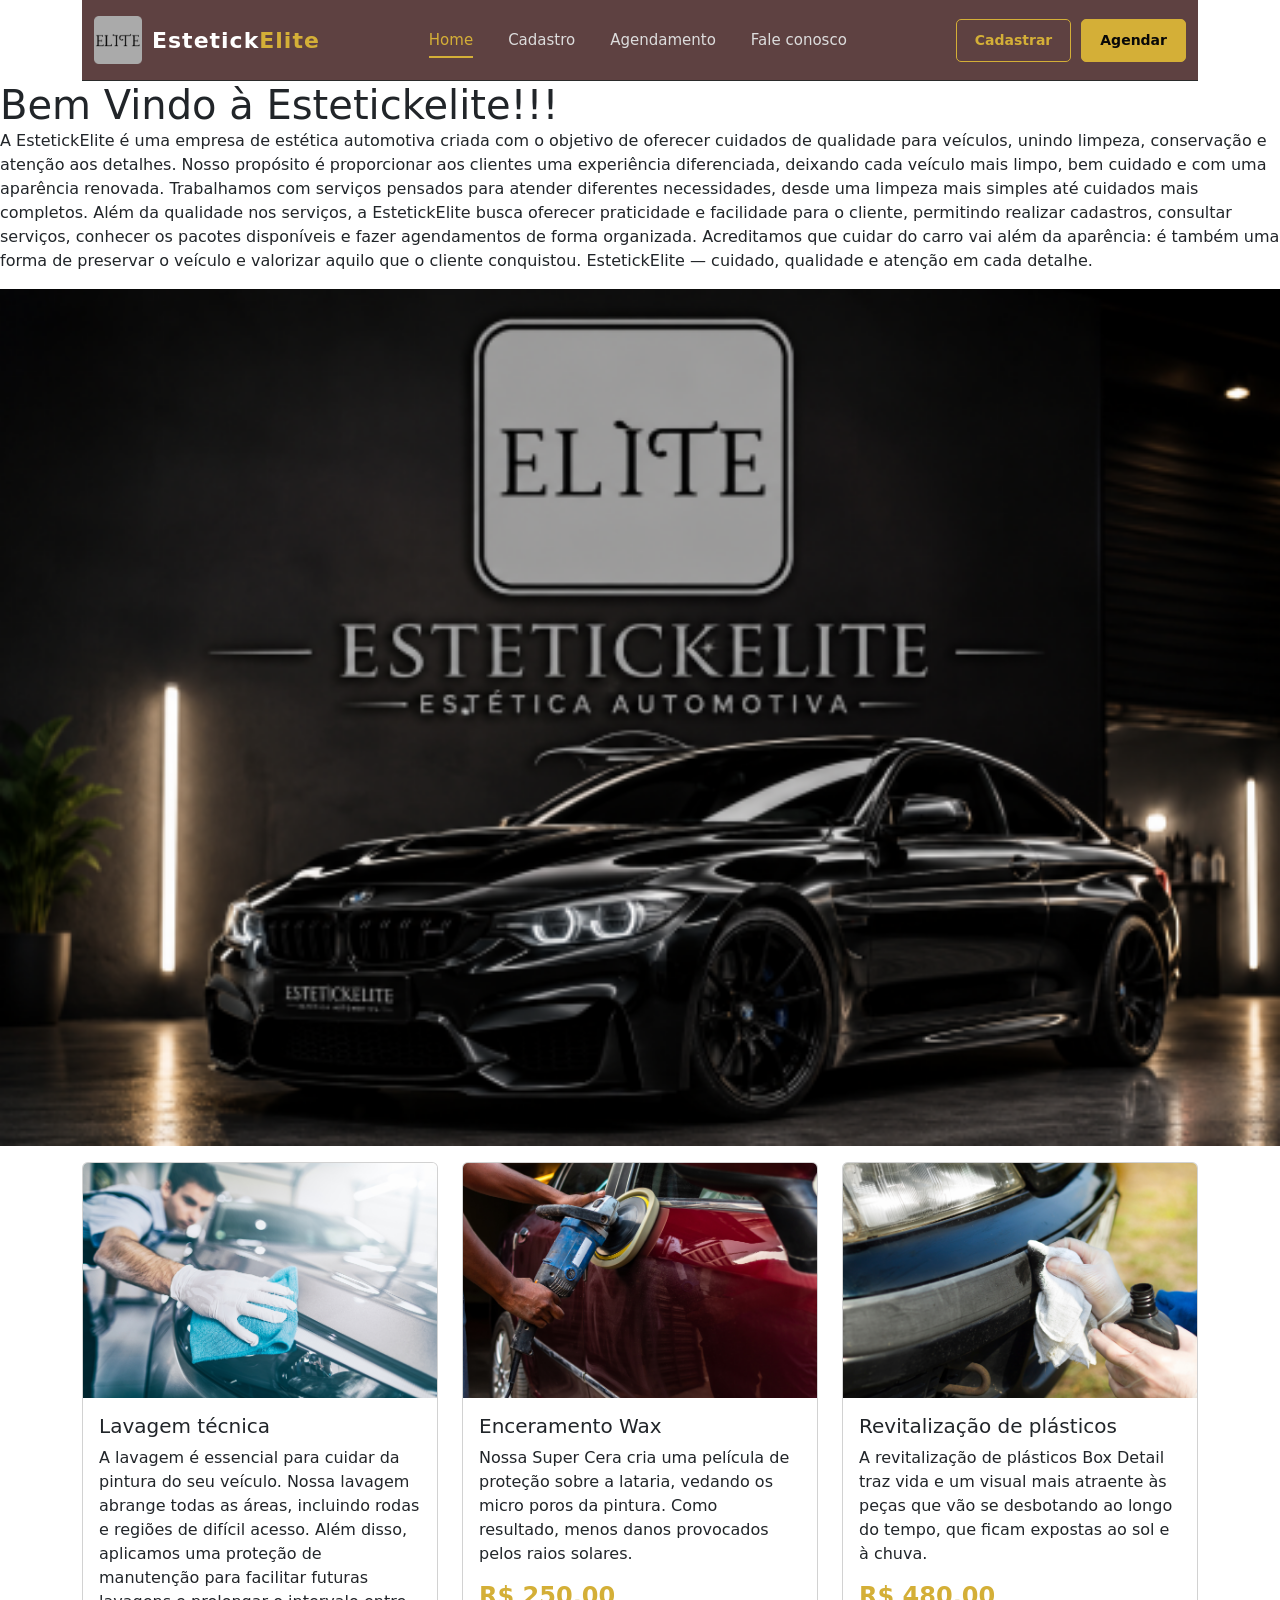
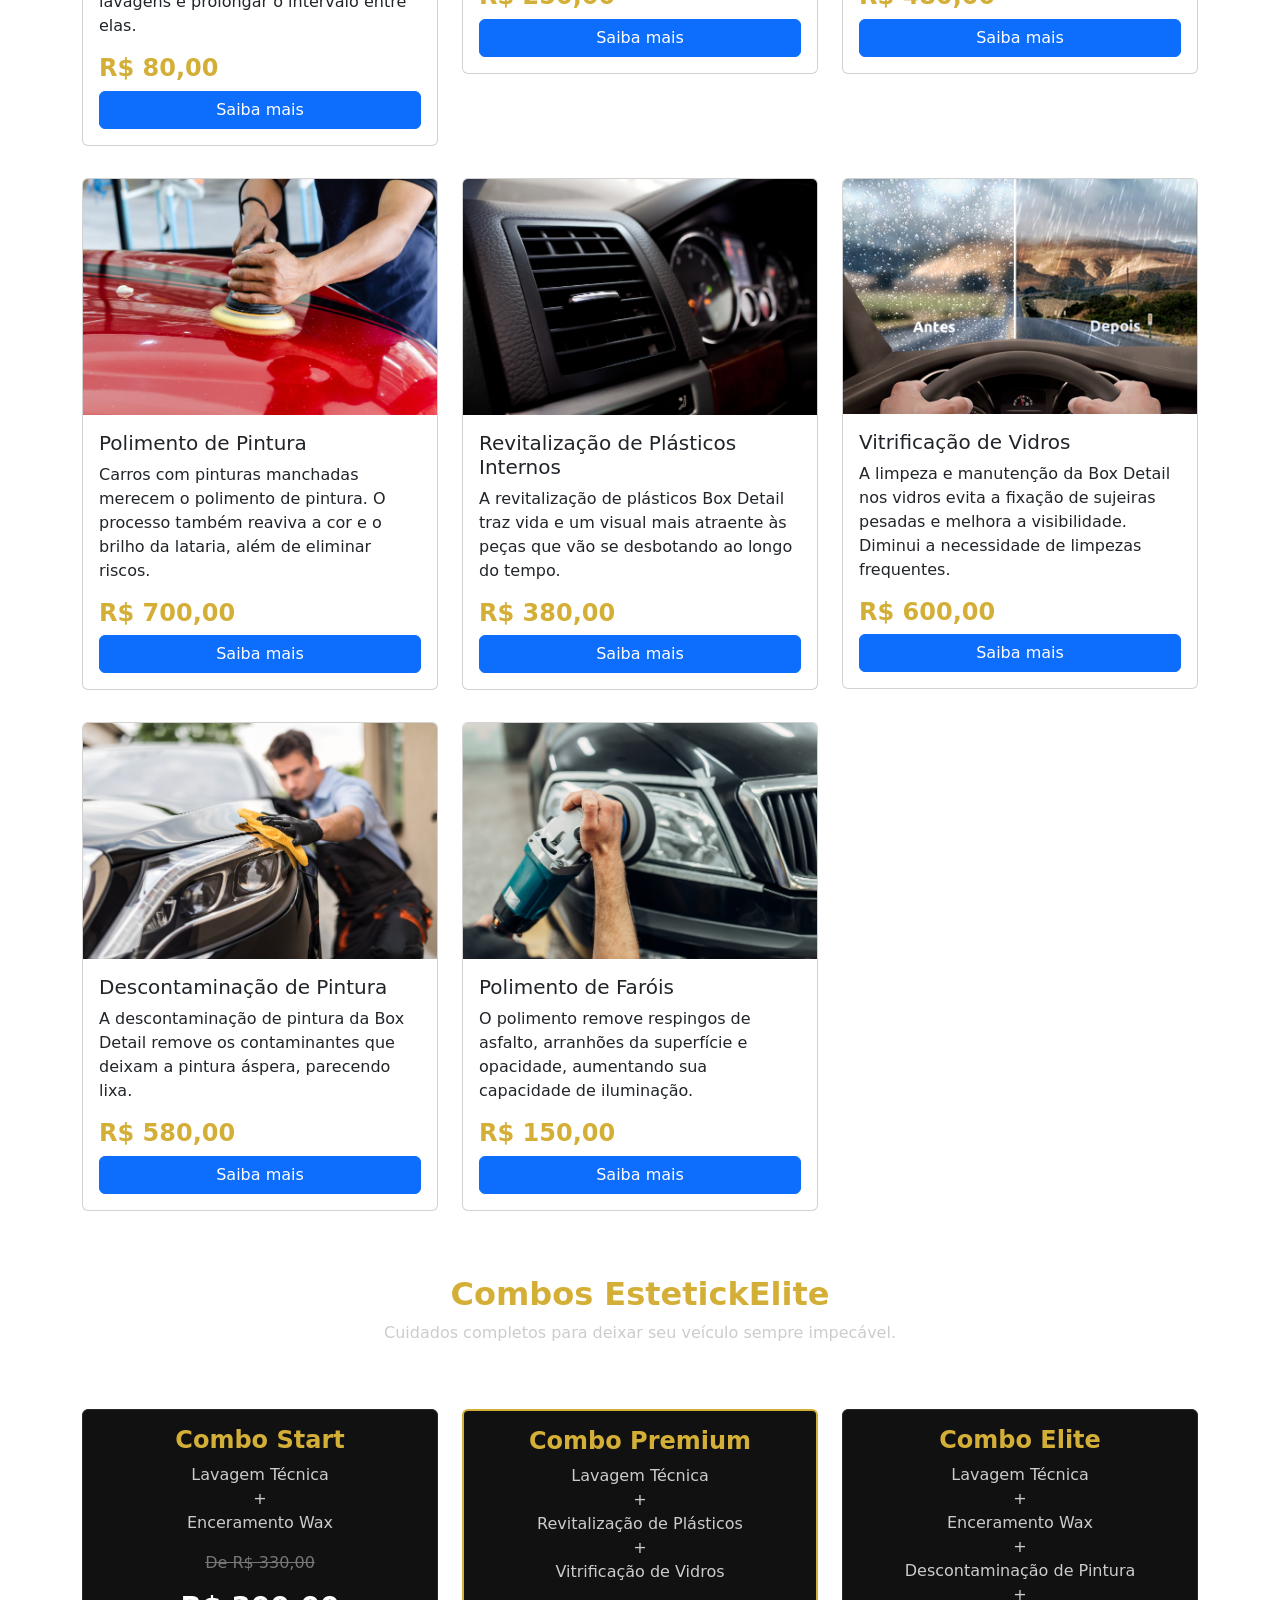
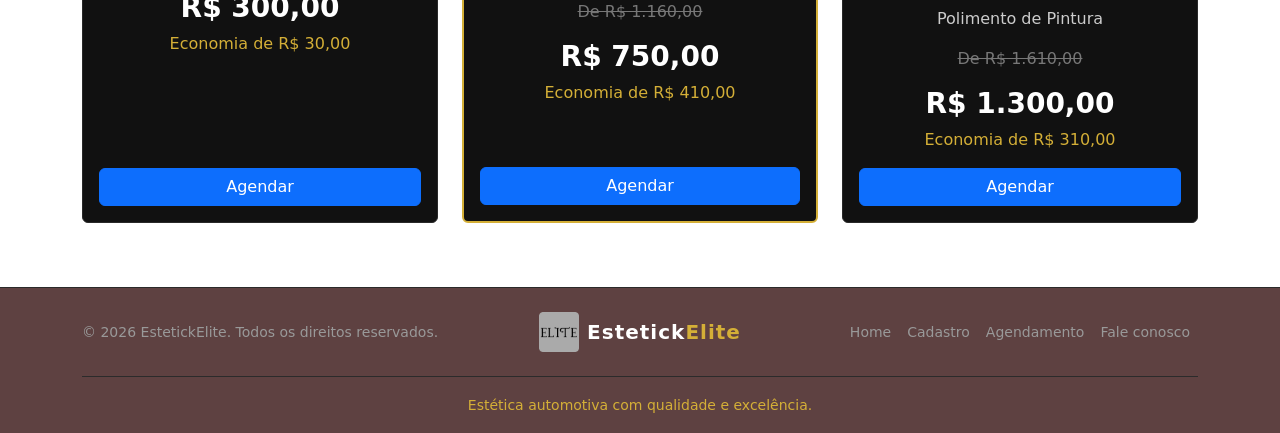
==== commit 6caaa68b: "att" ====
--- a/index.html
+++ b/index.html
@@ -18,99 +18,6 @@
     <link href="https://cdn.jsdelivr.net/npm/bootstrap@5.3.8/dist/css/bootstrap.min.css" rel="stylesheet"
         integrity="sha384-sRIl4kxILFvY47J16cr9ZwB07vP4J8+LH7qKQnuqkuIAvNWLzeN8tE5YBujZqJLB" crossorigin="anonymous">
 
-    <style>
-        body {
-            background-color: #080808;
-            color: white;
-        }
-
-        .container-img {
-            text-align: center;
-            color: white;
-            padding: 40px 20px;
-        }
-
-        .container-img h1 {
-            color: #d4af37;
-            font-weight: bold;
-            margin-bottom: 25px;
-        }
-
-        .container-img p {
-            max-width: 1000px;
-            margin: auto;
-            line-height: 1.8;
-            color: #d6d6d6;
-        }
-
-        .imagemelite {
-            max-width: 1200px;
-            width: 100%;
-            height: auto;
-            margin-top: 35px;
-            border-radius: 10px;
-        }
-
-        .servicos {
-            padding-top: 30px;
-            padding-bottom: 50px;
-        }
-
-        .servicos .card {
-            width: 100% !important;
-            height: 100%;
-            background-color: #111111;
-            border: 1px solid #292929;
-            border-radius: 10px;
-            overflow: hidden;
-            transition: 0.3s;
-        }
-
-        .servicos .card:hover {
-            transform: translateY(-5px);
-            border-color: #d4af37;
-        }
-
-        .servicos img {
-            max-width: 100%;
-            width: 100%;
-            height: 200px;
-            object-fit: cover;
-        }
-
-        .servicos .card-body {
-            display: flex;
-            flex-direction: column;
-        }
-
-        .servicos .card-title {
-            color: #d4af37;
-            font-weight: bold;
-            min-height: 50px;
-        }
-
-        .servicos .card-text {
-            height: 180px;
-            overflow-y: scroll;
-            overflow-x: hidden;
-            white-space: normal;
-            color: #cccccc;
-            line-height: 1.6;
-        }
-
-        .servicos .btn-primary {
-            background-color: #d4af37;
-            border-color: #d4af37;
-            color: #080808;
-            font-weight: bold;
-        }
-
-        .servicos .btn-primary:hover {
-            background-color: #ffffff;
-            border-color: #ffffff;
-            color: #080808;
-        }
-    </style>
 
 </head>
 
@@ -151,8 +58,6 @@
         </div>
 
     </div>
-
-
     <div class="container servicos">
 
         <div class="row">
@@ -230,7 +135,6 @@
                 </div>
             </div>
 
-
             <div class="col-12 col-md-4 my-3">
                 <div class="card">
 
@@ -303,8 +207,6 @@
                     </div>
                 </div>
             </div>
-
-
             <div class="col-12 col-md-4 my-3">
                 <div class="card">
 
@@ -356,9 +258,6 @@
         </div>
 
     </div>
-
-
-
     <div class="container py-5">
 
         <div class="text-center mb-5">
@@ -410,8 +309,6 @@
                     </div>
                 </div>
             </div>
-
-
             <!-- COMBO PREMIUM -->
             <div class="col-12 col-md-4 my-3">
                 <div class="card h-100 text-center" style="background-color: #111111; border: 2px solid #d4af37;">
@@ -453,8 +350,6 @@
                     </div>
                 </div>
             </div>
-
-
             <!-- COMBO ELITE -->
             <div class="col-12 col-md-4 my-3">
                 <div class="card h-100 text-center" style="background-color: #111111; border: 1px solid #292929;">
@@ -503,12 +398,6 @@
 
         </div>
     </div>
-    ```
-
-    </div>
-
-    </div>
-    </div>
 
 
     <div>
@@ -524,5 +413,4 @@
 
 </body>
 
-</html>
-```+</html>
